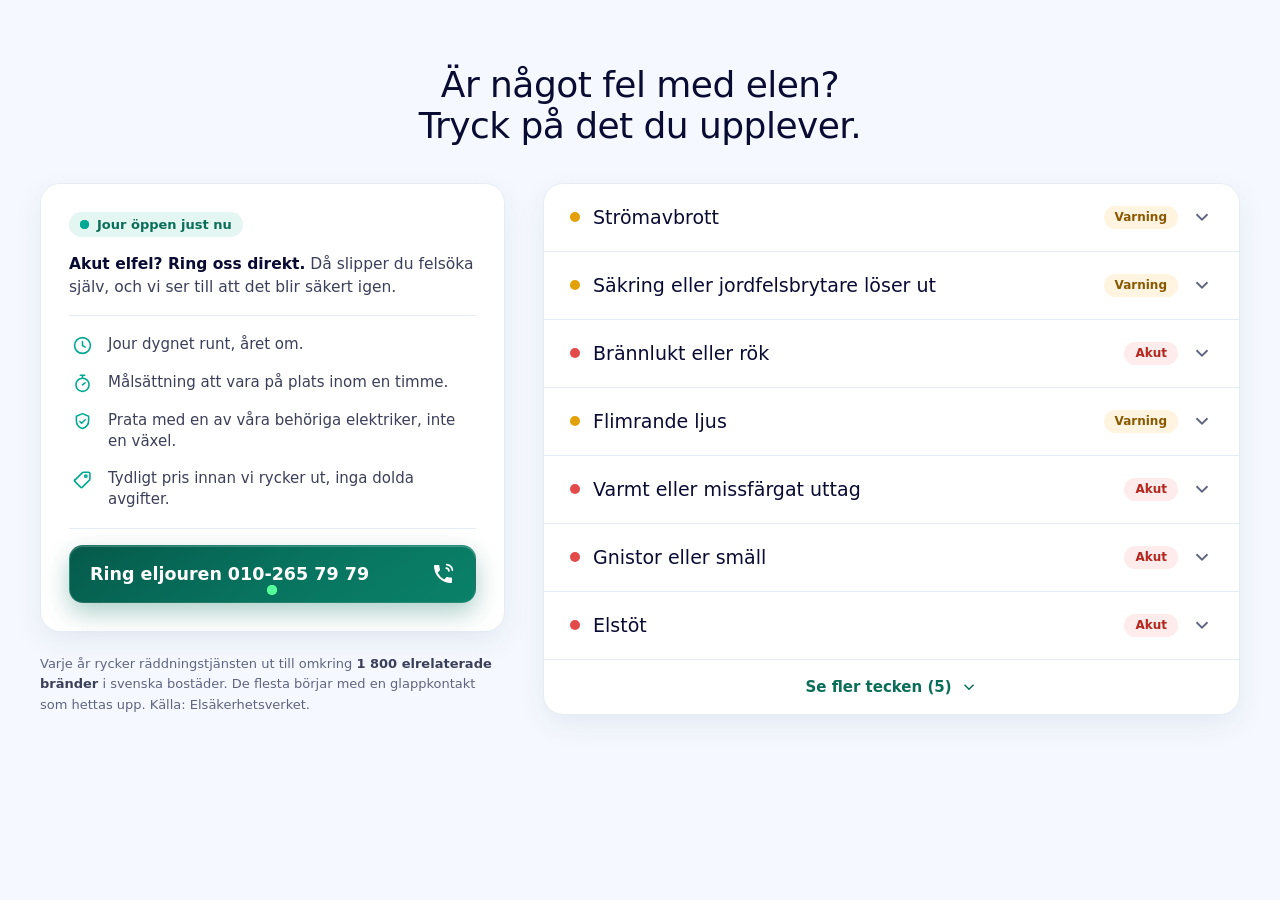
==== index.html @ feb740f6 "v6.4: move CTA pulse-dot to bottom-centre of the button Owner: place the green pulse where the black" ====
<!DOCTYPE html>
<html lang="sv">
<head>
<meta charset="UTF-8" />
<meta name="viewport" content="width=device-width, initial-scale=1.0" />
<title>Eljour-block — Är något fel med elen? (Ampy)</title>
<style>
  html { font-size: 62.5%; }
  :root {
    --bg:#f5f9ff; --surface:#ffffff; --ink:#090b32; --ink-body:#3b3f59; --ink-soft:#5f6480;
    --teal:#00a991; --teal-dark:#0a8f7c; --teal-pill:#0a6e58; --teal-tint:#e3f6f1; --line:#e6ecf6;
    --akut-bg:#fdeceb; --akut-ink:#b3261e; --akut-dot:#e24b4a; --akut-line:#f0b9b3;
    --varn-bg:#fff4e0; --varn-ink:#8a5800; --varn-dot:#e3a008;
    --cta-grad:linear-gradient(146deg,#055a4b 0%,#08735f 52%,#0a8169 100%);
    --cta-ink:#ffffff; --cta-shadow:0 1rem 2.4rem rgba(4,110,90,.32);
    --r:1.4rem; --r-l:2rem; --r-s:1rem; --m:.3s;
    --eb-max:128rem; --col-l:minmax(0,4fr); --col-r:minmax(0,6fr); --col-gap:clamp(2rem,3vw,4rem);
    --shadow-card:0 1rem 3rem rgba(9,11,50,.07);
    font-family:"Outfit",system-ui,-apple-system,"Segoe UI",sans-serif;
  }
  *,*::before,*::after{ box-sizing:border-box; }
  body{ margin:0; background:var(--bg); color:var(--ink-body); -webkit-font-smoothing:antialiased; }
  a{ color:inherit; }
  [inert]{ pointer-events:none; }

  .eb{ padding:clamp(2.8rem,5vw,6.4rem) clamp(1.6rem,4vw,4rem); }
  .eb__wrap{ max-width:var(--eb-max); margin-inline:auto; }

  /* ---- split headline: question over left col, instruction over right col ---- */
  .eb__head{ margin:0 0 clamp(2.4rem,3vw,3.6rem); }
  .eb__title{ margin:0 auto; max-width:30ch; color:var(--ink); font-size:clamp(2.6rem,3.3vw,3.6rem); font-weight:500;
    line-height:1.15; letter-spacing:-0.015em; text-align:center; }
  .eb__title-a, .eb__title-b{ display:block; }

  /* ---- global green call CTA ---- */
  .eb__cta{ position:relative; display:flex; align-items:center; justify-content:space-between; gap:1.4rem; width:100%;
    padding:1.5rem 2rem; min-height:5.8rem; border-radius:var(--r); background:var(--cta-grad);
    border:1px solid rgba(255,255,255,.12); box-shadow:var(--cta-shadow), inset 0 1px 0 rgba(255,255,255,.22);
    color:var(--cta-ink); font-size:clamp(1.5rem,1.4vw,1.75rem); font-weight:600; text-decoration:none;
    line-height:1.1; transition:transform var(--m) ease, box-shadow var(--m) ease; }
  .eb__cta:hover{ transform:translateY(-1px);
    box-shadow:0 1.4rem 3.2rem rgba(4,110,90,.40), inset 0 1px 0 rgba(255,255,255,.22); }
  .eb__cta:focus-visible{ outline:2px solid var(--teal-dark); outline-offset:3px; }
  .eb__cta-txt{ display:inline-flex; align-items:baseline; gap:.6rem; white-space:nowrap; min-width:0; }
  .eb__cta-txt b{ font-weight:600; }
  .eb__cta-ic{ display:inline-flex; align-items:center; justify-content:center; flex:none; width:2.4rem; height:2.4rem; }
  .eb__cta-ic svg{ width:2.4rem; height:2.4rem; }
  /* green "live" bubble pulse on EVERY call CTA — same effect as "Jour öppen just nu",
     in neon-mint, centred along the bottom edge of the button */
  .eb__cta-dot{ position:absolute; left:50%; bottom:.7rem; transform:translateX(-50%); pointer-events:none;
    width:1rem; height:1rem; border-radius:50%; background:#55ff9a; }
  .eb__cta-dot::after{ content:""; position:absolute; inset:0; border-radius:50%; background:#55ff9a;
    animation:eb-cta-pulse 2s ease-out infinite; }
  @keyframes eb-cta-pulse{ 0%{ transform:scale(1); opacity:.6 } 100%{ transform:scale(2.6); opacity:0 } }

  /* ---- two-pane ---- */
  .eb__grid{ display:grid; grid-template-columns:var(--col-l) var(--col-r); align-items:start; column-gap:var(--col-gap); }
  .eb__aside{ display:flex; flex-direction:column; gap:1.6rem; }

  .eb__call{ background:var(--surface); border:1px solid var(--line); border-radius:var(--r-l);
    box-shadow:var(--shadow-card); padding:clamp(2rem,2.4vw,2.8rem); display:flex; flex-direction:column; gap:1.6rem; }
  .eb__status{ display:inline-flex; align-items:center; gap:.8rem; align-self:flex-start;
    font-size:1.3rem; font-weight:600; color:var(--teal-pill); background:var(--teal-tint);
    padding:.5rem 1.1rem; border-radius:99rem; }
  .eb__status .pulse{ width:.9rem; height:.9rem; border-radius:50%; background:var(--teal); position:relative; }
  .eb__status .pulse::after{ content:""; position:absolute; inset:0; border-radius:50%; background:var(--teal);
    animation:eb-pulse 2s ease-out infinite; }
  @keyframes eb-pulse{ 0%{ transform:scale(1); opacity:.55 } 100%{ transform:scale(2); opacity:0 } }
  .eb__call-lead{ margin:0; font-size:1.55rem; line-height:1.5; color:var(--ink-body); }
  .eb__call-lead b{ color:var(--ink); font-weight:600; }

  .eb__trust{ list-style:none; margin:0; padding:1.8rem 0; border-top:1px solid var(--line);
    border-bottom:1px solid var(--line); display:flex; flex-direction:column; gap:1.6rem; }
  .eb__trust li{ display:grid; grid-template-columns:2.6rem 1fr; column-gap:1.3rem; align-items:start;
    font-size:1.5rem; line-height:1.4; color:var(--ink-body); }
  .eb__trust-ic{ width:2.6rem; height:2.2rem; display:flex; align-items:center; justify-content:center; color:var(--teal); }
  .eb__trust-ic svg{ width:2.1rem; height:2.1rem; }

  .eb__ground{ margin:0; font-size:1.3rem; line-height:1.55; color:var(--ink-soft); padding:0; }
  .eb__ground b{ color:var(--ink-body); font-weight:600; }
  .eb__ground--d{ margin-top:.6rem; }
  .eb__ground--m{ display:none; }

  /* ---- accordion ---- */
  .eb__list{ list-style:none; margin:0; padding:0; background:var(--surface); border:1px solid var(--line);
    border-radius:var(--r-l); box-shadow:var(--shadow-card); overflow:hidden; }
  .eb__item + .eb__item, .eb__more-li{ border-top:1px solid var(--line); }
  .eb__row{ appearance:none; width:100%; cursor:pointer; background:transparent; border:0; text-align:left;
    display:flex; align-items:center; gap:1.3rem; padding:clamp(1.8rem,2vw,2.2rem) clamp(1.8rem,2.4vw,2.6rem);
    font-family:inherit; color:var(--ink); font-size:clamp(1.7rem,1.9vw,1.9rem); font-weight:500;
    transition:background var(--m) ease; }
  .eb__row:hover{ background:#fafcff; }
  .eb__row:focus-visible{ outline:2px solid var(--teal); outline-offset:-2px; }
  .eb__row[aria-expanded="true"]{ background:#fbfdff; }
  .eb__dot{ width:1rem; height:1rem; border-radius:50%; flex:none; }
  .eb__label{ flex:1; }
  .eb__tag{ font-size:1.2rem; font-weight:600; padding:.45rem 1.1rem; border-radius:99rem; white-space:nowrap; }
  .eb__chev{ flex:none; width:2.2rem; height:2.2rem; color:var(--ink-soft); transition:transform var(--m) ease; }
  .eb__row[aria-expanded="true"] .eb__chev{ transform:rotate(180deg); }
  .d-akut{ background:var(--akut-dot); } .t-akut{ background:var(--akut-bg); color:var(--akut-ink); }
  .d-varn{ background:var(--varn-dot); } .t-varn{ background:var(--varn-bg); color:var(--varn-ink); }

  .eb__panel{ display:grid; grid-template-rows:0fr; transition:grid-template-rows var(--m) ease; }
  .eb__row[aria-expanded="true"] + .eb__panel{ grid-template-rows:1fr; }
  .eb__panel-in{ overflow:hidden; }
  .eb__panel-pad{ padding:.4rem clamp(1.8rem,2.4vw,2.6rem) clamp(2rem,2.4vw,2.6rem);
    display:flex; flex-direction:column; gap:1.4rem; }
  .eb__risk{ margin:0; font-size:1.7rem; line-height:1.6; color:var(--ink-body); max-width:62ch; }
  .eb__risk b{ color:var(--ink); font-weight:600; }
  .eb__safety{ display:flex; gap:1.1rem; align-items:flex-start; margin:0; font-size:1.5rem; line-height:1.5;
    color:var(--akut-ink); background:var(--akut-bg); border:1px solid var(--akut-line);
    border-radius:var(--r-s); padding:1.2rem 1.4rem; max-width:62ch; }
  .eb__safety svg{ flex:none; width:2rem; height:2rem; margin-top:.1rem; }
  .eb__safety a{ color:var(--akut-ink); font-weight:600; text-decoration:underline; text-underline-offset:2px; }
  .eb__safety a:focus-visible{ outline:2px solid var(--akut-ink); outline-offset:2px; border-radius:2px; }
  .eb__act{ margin-top:.2rem; }
  .eb__act .eb__cta{ max-width:34rem; }

  /* ---- "se fler" (length control, both viewports) ---- */
  .eb__item--more{ display:none; }
  .eb__list.is-open .eb__item--more{ display:block; }
  .eb__more{ appearance:none; width:100%; cursor:pointer; background:transparent; border:0; font-family:inherit;
    display:flex; align-items:center; justify-content:center; gap:.8rem; padding:1.8rem 1.6rem;
    font-size:1.5rem; font-weight:600; color:var(--teal-pill); transition:background var(--m) ease; }
  .eb__more:hover{ background:#fafcff; }
  .eb__more:focus-visible{ outline:2px solid var(--teal); outline-offset:-2px; }
  .eb__more svg{ width:1.8rem; height:1.8rem; transition:transform var(--m) ease; }
  .eb__list.is-open .eb__more svg{ transform:rotate(180deg); }

  /* ---- responsive (992 / 768 / 480) ---- */
  @media (max-width:992px){
    .eb__grid{ display:block; }
    .eb__status{ align-self:center; }
    .eb__list{ margin:2rem 0; }
    .eb__ground--d{ display:none; }
    .eb__ground--m{ display:block; }
    .eb__act .eb__cta{ max-width:none; }
  }
  @media (max-width:480px){
    .eb__cta{ font-size:1.5rem; padding:1.4rem 1.6rem; }
  }
  @media (prefers-reduced-motion:reduce){
    .eb__panel,.eb__chev,.eb__cta,.eb__more svg{ transition:none; }
    .eb__status .pulse::after, .eb__cta-dot::after{ animation:none; display:none; }
  }
</style>
</head>
<body>
  <section class="eb" aria-labelledby="ebTitle">
    <div class="eb__wrap">
      <header class="eb__head">
        <h2 class="eb__title" id="ebTitle"><span class="eb__title-a">Är något fel med elen?</span><span class="eb__title-b">Tryck på det du upplever.</span></h2>
      </header>

      <div class="eb__grid">
        <aside class="eb__aside">
          <div class="eb__call">
            <span class="eb__status"><span class="pulse"></span> Jour öppen just nu</span>
            <p class="eb__call-lead"><b>Akut elfel? Ring oss direkt.</b> Då slipper du felsöka själv, och vi ser till att det blir säkert igen.</p>
            <ul class="eb__trust">
              <li><span class="eb__trust-ic"><svg viewBox="0 0 24 24" fill="none" stroke="currentColor" stroke-width="1.8" aria-hidden="true"><circle cx="12" cy="12" r="9"/><path d="M12 7.4V12l3 1.8" stroke-linecap="round"/></svg></span> Jour dygnet runt, året om.</li>
              <li><span class="eb__trust-ic"><svg viewBox="0 0 24 24" fill="none" stroke="currentColor" stroke-width="1.8" aria-hidden="true"><circle cx="12" cy="13.5" r="7.5"/><path d="M12 13.5l3-2.2" stroke-linecap="round"/><path d="M9.5 2.5h5M12 2.5V5.4" stroke-linecap="round"/></svg></span> Målsättning att vara på plats inom en timme.</li>
              <li><span class="eb__trust-ic"><svg viewBox="0 0 24 24" fill="none" stroke="currentColor" stroke-width="1.8" aria-hidden="true"><path d="M12 3l7 3v5c0 4.5-3 7.5-7 9-4-1.5-7-4.5-7-9V6z" stroke-linejoin="round"/><path d="M9 12l2 2 4-4" stroke-linecap="round" stroke-linejoin="round"/></svg></span> Prata med en av våra behöriga elektriker, inte en växel.</li>
              <li><span class="eb__trust-ic"><svg viewBox="0 0 24 24" fill="none" stroke="currentColor" stroke-width="1.8" aria-hidden="true"><path d="M3.6 12.4l8-8a2 2 0 0 1 1.4-.6H19a1.5 1.5 0 0 1 1.5 1.5v6a2 2 0 0 1-.6 1.4l-8 8a1.5 1.5 0 0 1-2.1 0l-6.6-6.6a1.5 1.5 0 0 1 0-2.1z" stroke-linejoin="round"/><circle cx="15.8" cy="8.2" r="1.3"/></svg></span> Tydligt pris innan vi rycker ut, inga dolda avgifter.</li>
            </ul>
            <a class="eb__cta" href="tel:+46102657979" data-call="aside">
              <span class="eb__cta-txt">Ring eljouren <b>010-265 79 79</b></span><span class="eb__cta-dot" aria-hidden="true"></span>
              <span class="eb__cta-ic"><svg viewBox="0 0 24 24" aria-hidden="true"><path fill="currentColor" d="M6.6 10.8a15.5 15.5 0 0 0 6.6 6.6l2.2-2.2c.3-.3.7-.4 1-.2 1.2.4 2.4.6 3.6.6.6 0 1 .4 1 1V20c0 .6-.4 1-1 1A17 17 0 0 1 3 4c0-.6.4-1 1-1h3.4c.6 0 1 .4 1 1 0 1.3.2 2.5.6 3.6.1.4 0 .8-.3 1z"/><path fill="none" stroke="currentColor" stroke-width="1.7" stroke-linecap="round" d="M15.8 2.6a6.4 6.4 0 0 1 5.6 5.6M15.2 6.1a3 3 0 0 1 2.7 2.7"/></svg></span>
            </a>
          </div>
          <p class="eb__ground eb__ground--d">Varje år rycker räddningstjänsten ut till omkring <b>1 800 elrelaterade bränder</b> i svenska bostäder. De flesta börjar med en glappkontakt som hettas upp. Källa: Elsäkerhetsverket.</p>
        </aside>

        <ul class="eb__list" id="ebList"></ul>

        <p class="eb__ground eb__ground--m">Varje år rycker räddningstjänsten ut till omkring <b>1 800 elrelaterade bränder</b> i svenska bostäder. De flesta börjar med en glappkontakt som hettas upp. Källa: Elsäkerhetsverket.</p>
      </div>
    </div>
  </section>

  <script>
    var PHONE_DISPLAY="010-265 79 79", PHONE_TEL="+46102657979", VISIBLE=7;
    var CTA_ICON='<span class="eb__cta-ic"><svg viewBox="0 0 24 24" aria-hidden="true"><path fill="currentColor" d="M6.6 10.8a15.5 15.5 0 0 0 6.6 6.6l2.2-2.2c.3-.3.7-.4 1-.2 1.2.4 2.4.6 3.6.6.6 0 1 .4 1 1V20c0 .6-.4 1-1 1A17 17 0 0 1 3 4c0-.6.4-1 1-1h3.4c.6 0 1 .4 1 1 0 1.3.2 2.5.6 3.6.1.4 0 .8-.3 1z"/><path fill="none" stroke="currentColor" stroke-width="1.7" stroke-linecap="round" d="M15.8 2.6a6.4 6.4 0 0 1 5.6 5.6M15.2 6.1a3 3 0 0 1 2.7 2.7"/></svg></span>';
    var CHEV='<svg class="eb__chev" viewBox="0 0 24 24" fill="none" stroke="currentColor" stroke-width="2" aria-hidden="true"><path d="M6 9l6 6 6-6"/></svg>';
    var FIRE='<svg viewBox="0 0 24 24" fill="currentColor" aria-hidden="true"><path d="M12 2c1 3-1 5-2 6-1.4 1.4-3 3-3 5.5A5.5 5.5 0 0 0 17.5 13c0-2-1-3.5-2-4.5.2 1.2-.3 2.2-1 2.6.6-3-1.5-6-2.5-9.1z"/></svg>';
    // visible 7 keep brännlukt/gnistor (112) + elstöt (112/1177) on screen; the 5 under "Se fler"
    // (vatten, surr, vitvara, laddbox, åska) carry only generic/no emergency-number guidance. sev: akut | varn
    var SYMPTOMS=[
      {id:"stromavbrott",label:"Strömavbrott",sev:"varn",
        risk:"Är det mörkt hos grannarna också är det <b>elnätet</b>, inte ditt fel. Är det bara hos dig är det ett fel i din anläggning som behöver felsökas.",safety:""},
      {id:"sakring",label:"Säkring eller jordfelsbrytare löser ut",sev:"varn",
        risk:"En enstaka gång är oftast bara överlast. Men löser den ut <b>gång på gång</b> är det ofta ett jord- eller isolationsfel, ibland fukt som trängt in i installationen, och då finns en brandrisk. Tvinga inte tillbaka den om och om igen.",safety:""},
      {id:"branlukt",label:"Brännlukt eller rök",sev:"akut",
        risk:"Brännlukt eller lukt av smält plast betyder att det <b>redan blivit hett</b> någonstans i elen. Värmen kan sitta dold bakom en vägg, och det är så elbränder börjar.",
        safety:"Slå av huvudbrytaren. Ser du rök eller lågor, gå ut direkt och ring <a href=\"tel:112\">112</a>."},
      {id:"flimmer",label:"Flimrande ljus",sev:"varn",
        risk:"Flimrar flera lampor samtidigt, eller en kraftigt, är det oftast ett fel i den fasta installationen, ett glapp eller en lös nollanslutning. Ett <b>nollfel</b> kan skicka överspänning rakt in i din elektronik.",safety:""},
      {id:"varmt-uttag",label:"Varmt eller missfärgat uttag",sev:"akut",
        risk:"Ett uttag ska aldrig vara varmt. Värme, missfärgning eller svarta märken är en <b>glappkontakt</b> som byggt hetta, ofta dolt inne i väggen.",
        safety:"Dra ur det som sitter i och använd inte uttaget."},
      {id:"gnistor",label:"Gnistor eller smäll",sev:"akut",
        risk:"Gnistor, en smäll eller ett sprakande ljud är en <b>ljusbåge</b>. Den blir tusentals grader på ett ögonblick och kan tända det som finns runt omkring.",
        safety:"Slå av huvudbrytaren. Ser du rök eller lågor, gå ut direkt och ring <a href=\"tel:112\">112</a>."},
      {id:"elstot",label:"Elstöt",sev:"akut",
        risk:"Att känna ström i en apparat, ett uttag eller en kran är ett <b>jordfel</b>. Ström genom kroppen kan ge skador, ibland först en stund efteråt.",
        safety:"Andas du tungt, känns hjärtat oregelbundet eller har du pacemaker, ring <a href=\"tel:112\">112</a>. Annars, använd inte det som gav stöt och ring <a href=\"tel:1177\">1177</a> och beskriv att du fått ström genom kroppen. De avgör om du behöver vård."},
      {id:"vatten",label:"Vatten nära elen",sev:"akut",
        risk:"Vatten vid uttag, elcentral eller ledning kan göra metall <b>strömförande</b>. Då är risken framför allt elstöt, och vanligt kranvatten leder ström förvånansvärt bra.",
        safety:"Rör inget vått nära elen. Kan du bryta strömmen säkert, gör det. Har du redan känt ström, ring <a href=\"tel:1177\">1177</a>."},
      {id:"surr",label:"Det surrar eller knäpper i elcentralen",sev:"akut",
        risk:"Ett surrande eller knäppande ljud från centralen eller ett uttag är ofta en <b>glappkontakt</b>, en lös skruv som sakta hettas upp. Det är samma fel som ligger bakom de flesta elbränder.",
        safety:"Bryt strömmen på huvudbrytaren om du kan, och rör inte centralen. Känner du brännlukt eller ser rök, gå ut och ring <a href=\"tel:112\">112</a>."},
      {id:"vitvara",label:"En maskin ryker eller luktar bränt",sev:"akut",
        risk:"Rök eller brännlukt från en tvättmaskin, diskmaskin eller torktumlare kan vara ett skadat värmeelement eller en kortslutning som tänder plasten. Vitvaror är en <b>vanlig brandkälla</b>.",
        safety:"Dra ur maskinen och slå av dess säkring. Ser du rök eller lågor, gå ut direkt och ring <a href=\"tel:112\">112</a>."},
      {id:"laddbox",label:"Laddboxen blir varm när bilen laddar",sev:"akut",
        risk:"En laddbox eller ett uttag som blir varmt när bilen laddar är en <b>glappkontakt</b> som hettas upp under många timmars hög ström. Det kan bli så varmt att plasten börjar smälta, och fortsatt laddning kan leda till brand.",
        safety:"Avbryt laddningen och använd inte uttaget tills en elektriker sett på det."},
      {id:"aska",label:"Efter åska eller överspänning",sev:"varn",
        risk:"Ett åsknedslag i närheten kan skicka en <b>överspänning</b> genom elen som kan skada elektronik och den fasta installationen, även om allt verkar fungera. Elsäkerhetsverket rekommenderar en koll efter åska.",safety:""}
    ];
    var SEV={akut:["d-akut","t-akut","Akut"],varn:["d-varn","t-varn","Varning"]};

    function track(ev,d){ window.dataLayer=window.dataLayer||[]; window.dataLayer.push(Object.assign({event:"ampy_ej_"+ev},d||{})); }

    var list=document.getElementById("ebList");
    SYMPTOMS.forEach(function(s,i){
      var sev=SEV[s.sev];
      var li=document.createElement("li"); li.className="eb__item"+(i>=VISIBLE?" eb__item--more":"");
      var safety=s.safety?'<p class="eb__safety">'+FIRE+'<span>'+s.safety+'</span></p>':'';
      li.innerHTML=
        '<button class="eb__row" id="row-'+s.id+'" aria-expanded="false" aria-controls="pan-'+s.id+'">'+
          '<span class="eb__dot '+sev[0]+'"></span>'+
          '<span class="eb__label">'+s.label+'</span>'+
          '<span class="eb__tag '+sev[1]+'">'+sev[2]+'</span>'+CHEV+
        '</button>'+
        '<div class="eb__panel"><div class="eb__panel-in"><div class="eb__panel-pad" id="pan-'+s.id+'" role="region" aria-labelledby="row-'+s.id+'">'+
          '<p class="eb__risk">'+s.risk+'</p>'+
          safety+
          '<div class="eb__act"><a class="eb__cta" href="tel:'+PHONE_TEL+'" data-call="'+s.id+'">'+
            '<span class="eb__cta-txt">Ring eljouren <b>'+PHONE_DISPLAY+'</b></span>'+CTA_ICON+'<span class="eb__cta-dot" aria-hidden="true"></span>'+
          '</a></div>'+
        '</div></div></div>';
      list.appendChild(li);
    });

    // "se fler" — same on desktop and mobile
    var hidden=SYMPTOMS.length-VISIBLE;
    if(hidden>0){
      var moreLi=document.createElement("li"); moreLi.className="eb__more-li";
      moreLi.innerHTML='<button class="eb__more" type="button" aria-expanded="false" aria-controls="ebList">'+
        '<span class="eb__more-txt">Se fler tecken ('+hidden+')</span>'+
        '<svg viewBox="0 0 24 24" fill="none" stroke="currentColor" stroke-width="2" aria-hidden="true"><path d="M6 9l6 6 6-6"/></svg></button>';
      list.appendChild(moreLi);
      var moreBtn=moreLi.querySelector(".eb__more");
      moreBtn.addEventListener("click",function(){
        var open=list.classList.toggle("is-open");
        moreBtn.setAttribute("aria-expanded",open?"true":"false");
        moreBtn.querySelector(".eb__more-txt").textContent=open?"Visa färre":"Se fler tecken ("+hidden+")";
        if(open){ var first=list.querySelector(".eb__item--more .eb__row"); if(first) first.focus(); }
        track("see_more",{open:open});
      });
    }

    function syncInert(){
      Array.prototype.forEach.call(list.querySelectorAll(".eb__row"),function(r){
        r.nextElementSibling.toggleAttribute("inert", r.getAttribute("aria-expanded")!=="true");
      });
    }
    syncInert();

    list.addEventListener("click",function(e){
      var c112=e.target.closest('a[href="tel:112"]'); if(c112){ track("cta_112_click",{}); return; }
      var c1177=e.target.closest('a[href="tel:1177"]'); if(c1177){ track("cta_1177_click",{}); return; }
      var call=e.target.closest("[data-call]"); if(call){ track("cta_call_click",{symptom:call.getAttribute("data-call")}); return; }
      var row=e.target.closest(".eb__row"); if(!row) return;
      var wasOpen=row.getAttribute("aria-expanded")==="true";
      Array.prototype.forEach.call(list.querySelectorAll(".eb__row"),function(r){ r.setAttribute("aria-expanded","false"); });
      if(!wasOpen){ row.setAttribute("aria-expanded","true"); track("symptom_select",{symptom:row.id.replace("row-","")}); }
      syncInert();
    });
    document.querySelector('.eb__call').addEventListener("click",function(e){ if(e.target.closest("[data-call]")) track("cta_call_click",{symptom:"aside"}); });
    track("view",{});
  </script>
</body>
</html>
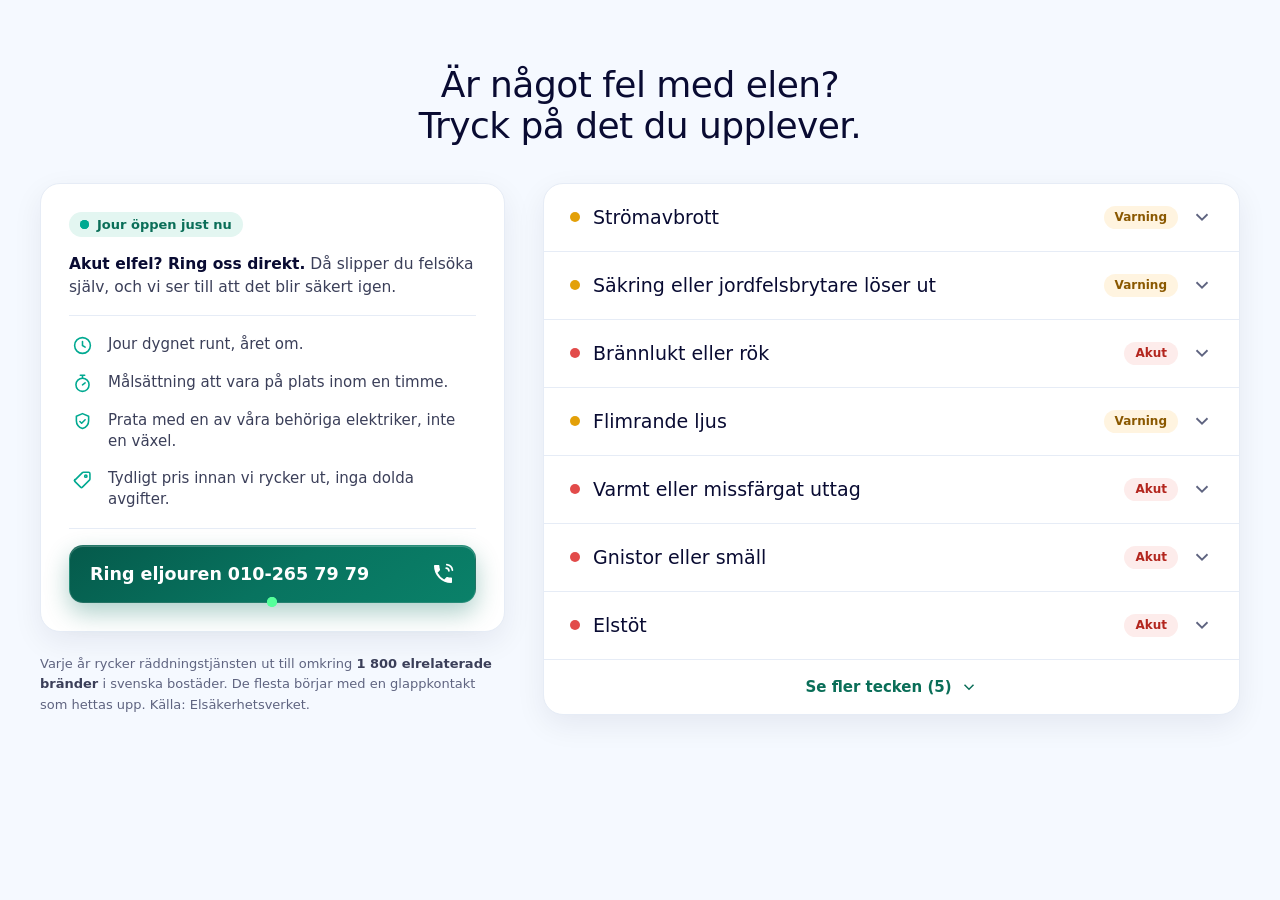
==== commit 94e4f50e: "v6.5: CTA pulse-dot straddles the bottom edge (half in / half out) Owner: the dot's centre should si" ====
--- a/index.html
+++ b/index.html
@@ -47,7 +47,7 @@
   .eb__cta-ic svg{ width:2.4rem; height:2.4rem; }
   /* green "live" bubble pulse on EVERY call CTA — same effect as "Jour öppen just nu",
      in neon-mint, centred along the bottom edge of the button */
-  .eb__cta-dot{ position:absolute; left:50%; bottom:.7rem; transform:translateX(-50%); pointer-events:none;
+  .eb__cta-dot{ position:absolute; left:50%; bottom:0; transform:translate(-50%,50%); pointer-events:none;
     width:1rem; height:1rem; border-radius:50%; background:#55ff9a; }
   .eb__cta-dot::after{ content:""; position:absolute; inset:0; border-radius:50%; background:#55ff9a;
     animation:eb-cta-pulse 2s ease-out infinite; }
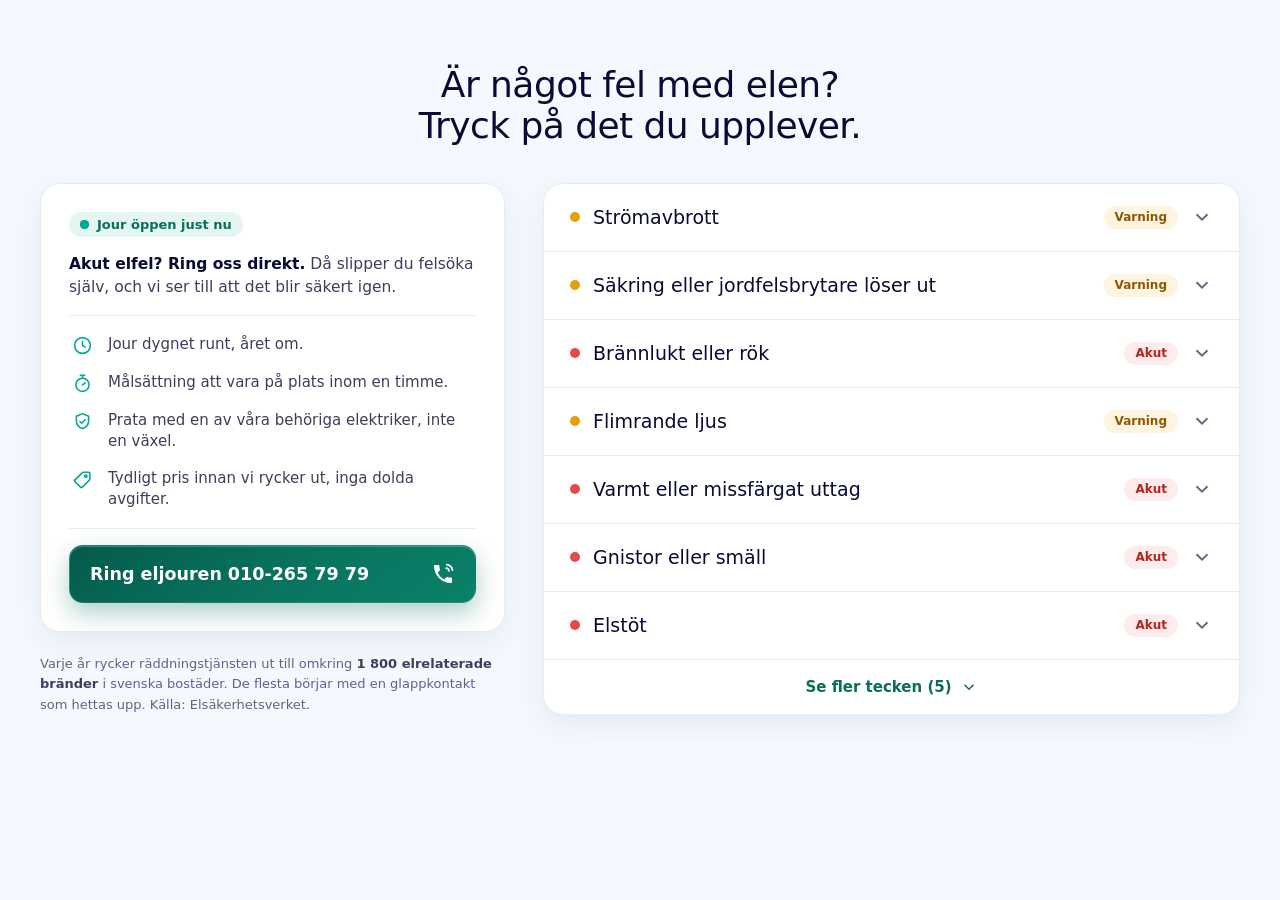
==== commit 8f24c917: "v6.6: CTA pulse-dot is mobile-only Expert call (matches owner's instinct): keep the green CTA pulse " ====
--- a/index.html
+++ b/index.html
@@ -45,9 +45,9 @@
   .eb__cta-txt b{ font-weight:600; }
   .eb__cta-ic{ display:inline-flex; align-items:center; justify-content:center; flex:none; width:2.4rem; height:2.4rem; }
   .eb__cta-ic svg{ width:2.4rem; height:2.4rem; }
-  /* green "live" bubble pulse on EVERY call CTA — same effect as "Jour öppen just nu",
-     in neon-mint, centred along the bottom edge of the button */
-  .eb__cta-dot{ position:absolute; left:50%; bottom:0; transform:translate(-50%,50%); pointer-events:none;
+  /* green "live" bubble pulse on the call CTAs — MOBILE ONLY (hidden on desktop where the CTA already
+     dominates and a 2nd green pulse next to "Jour öppen just nu" reads busy). In neon-mint, straddling the bottom edge. */
+  .eb__cta-dot{ display:none; position:absolute; left:50%; bottom:0; transform:translate(-50%,50%); pointer-events:none;
     width:1rem; height:1rem; border-radius:50%; background:#55ff9a; }
   .eb__cta-dot::after{ content:""; position:absolute; inset:0; border-radius:50%; background:#55ff9a;
     animation:eb-cta-pulse 2s ease-out infinite; }
@@ -135,6 +135,7 @@
     .eb__ground--d{ display:none; }
     .eb__ground--m{ display:block; }
     .eb__act .eb__cta{ max-width:none; }
+    .eb__cta-dot{ display:block; }
   }
   @media (max-width:480px){
     .eb__cta{ font-size:1.5rem; padding:1.4rem 1.6rem; }
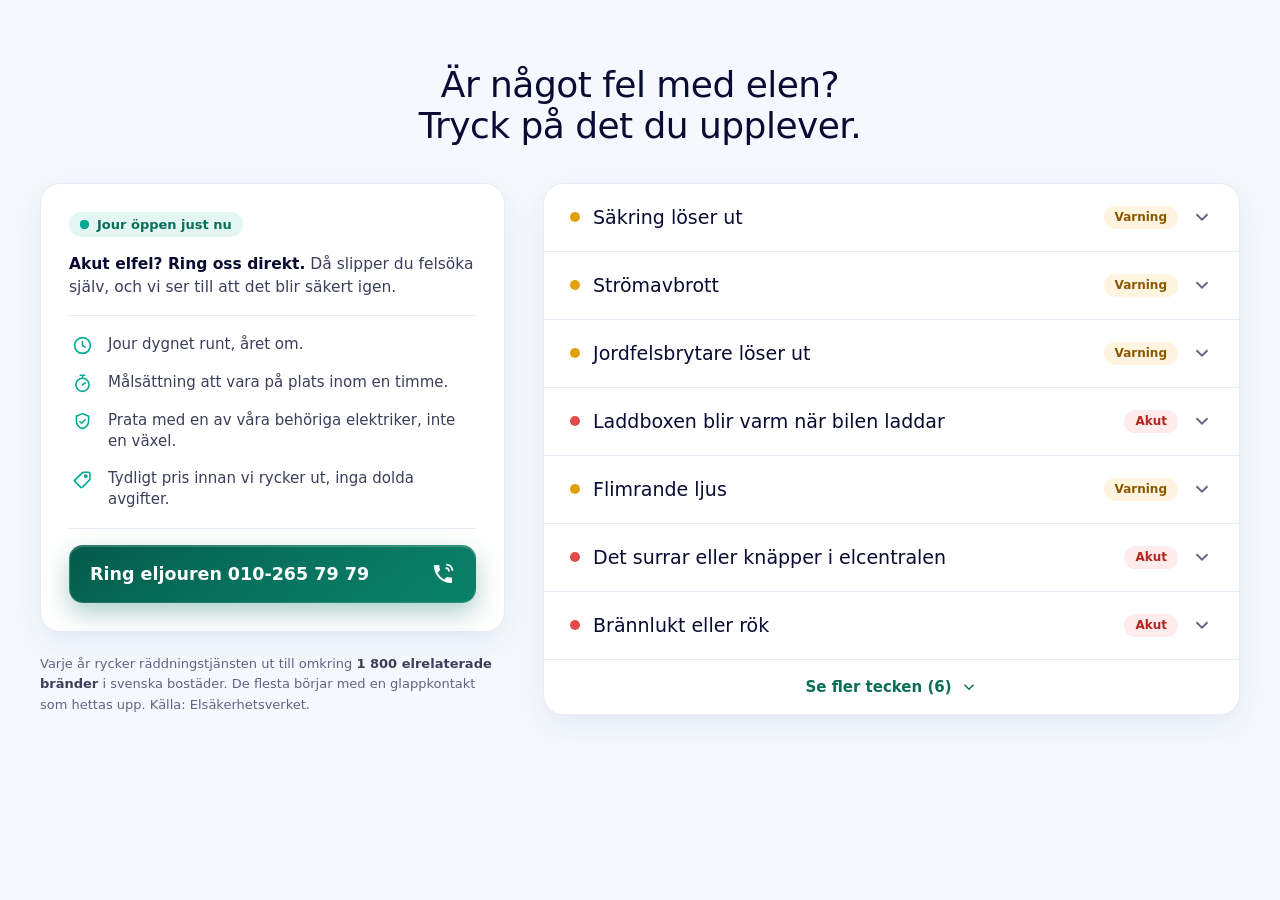
==== commit 1fd464a8: "v6.7: owner reorder (13), split Säkring/Jordfelsbrytare, Se fler tecken (6) Reordered the 13 symptom" ====
--- a/index.html
+++ b/index.html
@@ -184,21 +184,35 @@
     var CTA_ICON='<span class="eb__cta-ic"><svg viewBox="0 0 24 24" aria-hidden="true"><path fill="currentColor" d="M6.6 10.8a15.5 15.5 0 0 0 6.6 6.6l2.2-2.2c.3-.3.7-.4 1-.2 1.2.4 2.4.6 3.6.6.6 0 1 .4 1 1V20c0 .6-.4 1-1 1A17 17 0 0 1 3 4c0-.6.4-1 1-1h3.4c.6 0 1 .4 1 1 0 1.3.2 2.5.6 3.6.1.4 0 .8-.3 1z"/><path fill="none" stroke="currentColor" stroke-width="1.7" stroke-linecap="round" d="M15.8 2.6a6.4 6.4 0 0 1 5.6 5.6M15.2 6.1a3 3 0 0 1 2.7 2.7"/></svg></span>';
     var CHEV='<svg class="eb__chev" viewBox="0 0 24 24" fill="none" stroke="currentColor" stroke-width="2" aria-hidden="true"><path d="M6 9l6 6 6-6"/></svg>';
     var FIRE='<svg viewBox="0 0 24 24" fill="currentColor" aria-hidden="true"><path d="M12 2c1 3-1 5-2 6-1.4 1.4-3 3-3 5.5A5.5 5.5 0 0 0 17.5 13c0-2-1-3.5-2-4.5.2 1.2-.3 2.2-1 2.6.6-3-1.5-6-2.5-9.1z"/></svg>';
-    // visible 7 keep brännlukt/gnistor (112) + elstöt (112/1177) on screen; the 5 under "Se fler"
-    // (vatten, surr, vitvara, laddbox, åska) carry only generic/no emergency-number guidance. sev: akut | varn
+    // Order + visibility are owner-specified (2026-06-19): VISIBLE=7 -> "Se fler tecken (6)".
+    // CANDOUR FLAG for sign-off: this order puts akut symptoms whose panels hold the only emergency-number
+    // guidance (gnistor 112, vitvara 112, elstöt 112/1177, vatten 1177) under "Se fler". sev: akut | varn
     var SYMPTOMS=[
+      {id:"sakring",label:"Säkring löser ut",sev:"varn",
+        risk:"En säkring som löser ut en enstaka gång är oftast <b>överbelastning</b>, för mycket som drar ström på samma grupp samtidigt. Löser samma säkring ut gång på gång, eller direkt när du slår på den, kan det vara en kortslutning i en apparat eller i den fasta installationen.",safety:""},
       {id:"stromavbrott",label:"Strömavbrott",sev:"varn",
         risk:"Är det mörkt hos grannarna också är det <b>elnätet</b>, inte ditt fel. Är det bara hos dig är det ett fel i din anläggning som behöver felsökas.",safety:""},
-      {id:"sakring",label:"Säkring eller jordfelsbrytare löser ut",sev:"varn",
-        risk:"En enstaka gång är oftast bara överlast. Men löser den ut <b>gång på gång</b> är det ofta ett jord- eller isolationsfel, ibland fukt som trängt in i installationen, och då finns en brandrisk. Tvinga inte tillbaka den om och om igen.",safety:""},
+      {id:"jordfel",label:"Jordfelsbrytare löser ut",sev:"varn",
+        risk:"Jordfelsbrytaren bryter strömmen så fort den känner att ström <b>läcker ut</b>, oftast från en trasig apparat eller från fukt som trängt in i ett uttag eller en utomhusinstallation. Återställ den en gång. Slår den ifrån igen sitter felet kvar och bör spåras av en elektriker.",safety:""},
+      {id:"laddbox",label:"Laddboxen blir varm när bilen laddar",sev:"akut",
+        risk:"En laddbox eller ett uttag som blir varmt när bilen laddar är en <b>glappkontakt</b> som hettas upp under många timmars hög ström. Det kan bli så varmt att plasten börjar smälta, och fortsatt laddning kan leda till brand.",
+        safety:"Avbryt laddningen och använd inte uttaget tills en elektriker sett på det."},
+      {id:"flimmer",label:"Flimrande ljus",sev:"varn",
+        risk:"Flimrar flera lampor samtidigt, eller en kraftigt, är det oftast ett fel i den fasta installationen, ett glapp eller en lös nollanslutning. Ett <b>nollfel</b> kan skicka överspänning rakt in i din elektronik.",safety:""},
+      {id:"surr",label:"Det surrar eller knäpper i elcentralen",sev:"akut",
+        risk:"Ett surrande eller knäppande ljud från centralen eller ett uttag är ofta en <b>glappkontakt</b>, en lös skruv som sakta hettas upp. Det är samma fel som ligger bakom de flesta elbränder.",
+        safety:"Bryt strömmen på huvudbrytaren om du kan, och rör inte centralen. Känner du brännlukt eller ser rök, gå ut och ring <a href=\"tel:112\">112</a>."},
       {id:"branlukt",label:"Brännlukt eller rök",sev:"akut",
         risk:"Brännlukt eller lukt av smält plast betyder att det <b>redan blivit hett</b> någonstans i elen. Värmen kan sitta dold bakom en vägg, och det är så elbränder börjar.",
         safety:"Slå av huvudbrytaren. Ser du rök eller lågor, gå ut direkt och ring <a href=\"tel:112\">112</a>."},
-      {id:"flimmer",label:"Flimrande ljus",sev:"varn",
-        risk:"Flimrar flera lampor samtidigt, eller en kraftigt, är det oftast ett fel i den fasta installationen, ett glapp eller en lös nollanslutning. Ett <b>nollfel</b> kan skicka överspänning rakt in i din elektronik.",safety:""},
+      {id:"aska",label:"Efter åska eller överspänning",sev:"varn",
+        risk:"Ett åsknedslag i närheten kan skicka en <b>överspänning</b> genom elen som kan skada elektronik och den fasta installationen, även om allt verkar fungera. Elsäkerhetsverket rekommenderar en koll efter åska.",safety:""},
       {id:"varmt-uttag",label:"Varmt eller missfärgat uttag",sev:"akut",
         risk:"Ett uttag ska aldrig vara varmt. Värme, missfärgning eller svarta märken är en <b>glappkontakt</b> som byggt hetta, ofta dolt inne i väggen.",
         safety:"Dra ur det som sitter i och använd inte uttaget."},
+      {id:"vitvara",label:"En maskin ryker eller luktar bränt",sev:"akut",
+        risk:"Rök eller brännlukt från en tvättmaskin, diskmaskin eller torktumlare kan vara ett skadat värmeelement eller en kortslutning som tänder plasten. Vitvaror är en <b>vanlig brandkälla</b>.",
+        safety:"Dra ur maskinen och slå av dess säkring. Ser du rök eller lågor, gå ut direkt och ring <a href=\"tel:112\">112</a>."},
       {id:"gnistor",label:"Gnistor eller smäll",sev:"akut",
         risk:"Gnistor, en smäll eller ett sprakande ljud är en <b>ljusbåge</b>. Den blir tusentals grader på ett ögonblick och kan tända det som finns runt omkring.",
         safety:"Slå av huvudbrytaren. Ser du rök eller lågor, gå ut direkt och ring <a href=\"tel:112\">112</a>."},
@@ -207,18 +221,7 @@
         safety:"Andas du tungt, känns hjärtat oregelbundet eller har du pacemaker, ring <a href=\"tel:112\">112</a>. Annars, använd inte det som gav stöt och ring <a href=\"tel:1177\">1177</a> och beskriv att du fått ström genom kroppen. De avgör om du behöver vård."},
       {id:"vatten",label:"Vatten nära elen",sev:"akut",
         risk:"Vatten vid uttag, elcentral eller ledning kan göra metall <b>strömförande</b>. Då är risken framför allt elstöt, och vanligt kranvatten leder ström förvånansvärt bra.",
-        safety:"Rör inget vått nära elen. Kan du bryta strömmen säkert, gör det. Har du redan känt ström, ring <a href=\"tel:1177\">1177</a>."},
-      {id:"surr",label:"Det surrar eller knäpper i elcentralen",sev:"akut",
-        risk:"Ett surrande eller knäppande ljud från centralen eller ett uttag är ofta en <b>glappkontakt</b>, en lös skruv som sakta hettas upp. Det är samma fel som ligger bakom de flesta elbränder.",
-        safety:"Bryt strömmen på huvudbrytaren om du kan, och rör inte centralen. Känner du brännlukt eller ser rök, gå ut och ring <a href=\"tel:112\">112</a>."},
-      {id:"vitvara",label:"En maskin ryker eller luktar bränt",sev:"akut",
-        risk:"Rök eller brännlukt från en tvättmaskin, diskmaskin eller torktumlare kan vara ett skadat värmeelement eller en kortslutning som tänder plasten. Vitvaror är en <b>vanlig brandkälla</b>.",
-        safety:"Dra ur maskinen och slå av dess säkring. Ser du rök eller lågor, gå ut direkt och ring <a href=\"tel:112\">112</a>."},
-      {id:"laddbox",label:"Laddboxen blir varm när bilen laddar",sev:"akut",
-        risk:"En laddbox eller ett uttag som blir varmt när bilen laddar är en <b>glappkontakt</b> som hettas upp under många timmars hög ström. Det kan bli så varmt att plasten börjar smälta, och fortsatt laddning kan leda till brand.",
-        safety:"Avbryt laddningen och använd inte uttaget tills en elektriker sett på det."},
-      {id:"aska",label:"Efter åska eller överspänning",sev:"varn",
-        risk:"Ett åsknedslag i närheten kan skicka en <b>överspänning</b> genom elen som kan skada elektronik och den fasta installationen, även om allt verkar fungera. Elsäkerhetsverket rekommenderar en koll efter åska.",safety:""}
+        safety:"Rör inget vått nära elen. Kan du bryta strömmen säkert, gör det. Har du redan känt ström, ring <a href=\"tel:1177\">1177</a>."}
     ];
     var SEV={akut:["d-akut","t-akut","Akut"],varn:["d-varn","t-varn","Varning"]};
 
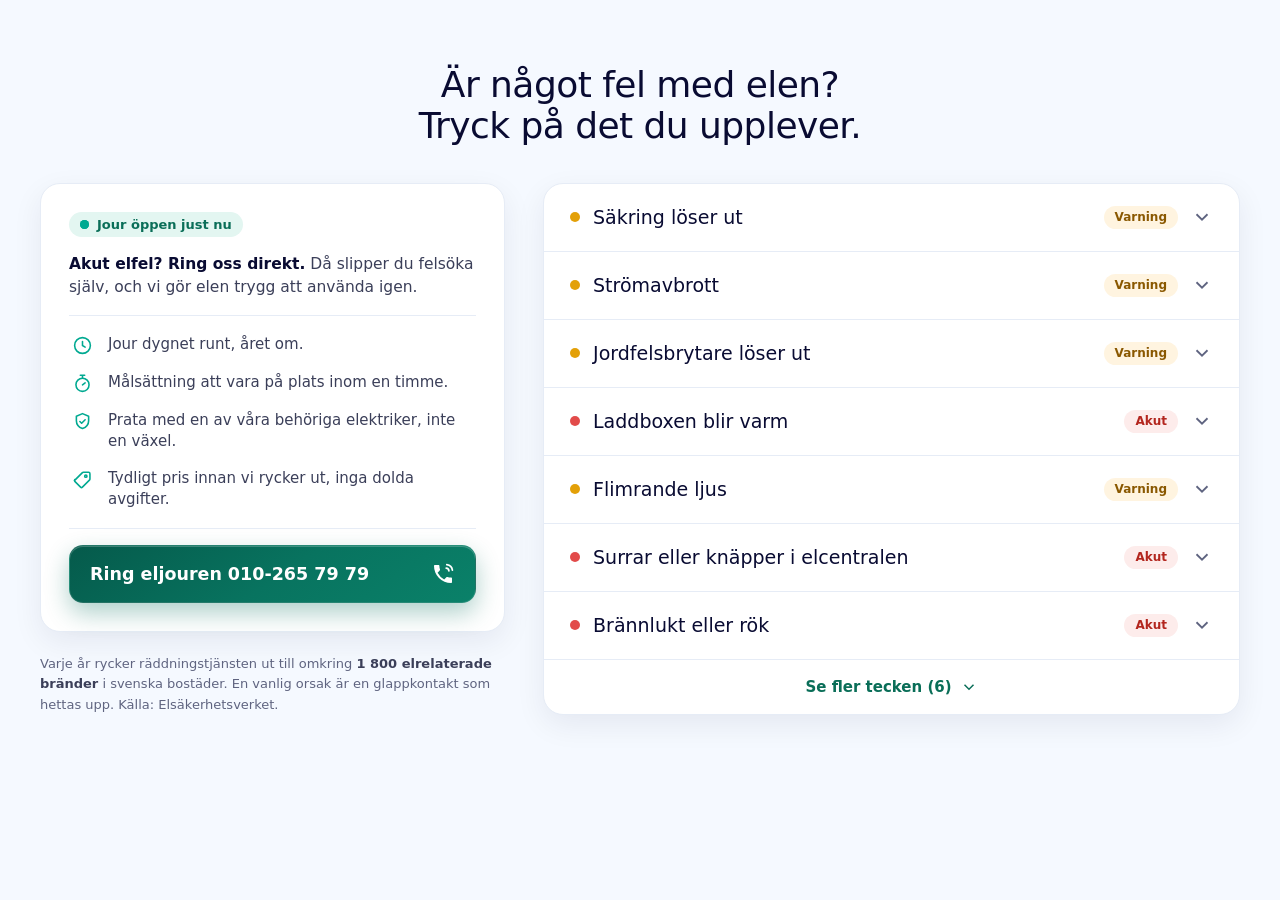
==== commit 192caf42: "v6.8: deep copywriting review applied (15 changes) Ran a 5-lens copy review (voice/candour, clarity," ====
--- a/index.html
+++ b/index.html
@@ -157,7 +157,7 @@
         <aside class="eb__aside">
           <div class="eb__call">
             <span class="eb__status"><span class="pulse"></span> Jour öppen just nu</span>
-            <p class="eb__call-lead"><b>Akut elfel? Ring oss direkt.</b> Då slipper du felsöka själv, och vi ser till att det blir säkert igen.</p>
+            <p class="eb__call-lead"><b>Akut elfel? Ring oss direkt.</b> Då slipper du felsöka själv, och vi gör elen trygg att använda igen.</p>
             <ul class="eb__trust">
               <li><span class="eb__trust-ic"><svg viewBox="0 0 24 24" fill="none" stroke="currentColor" stroke-width="1.8" aria-hidden="true"><circle cx="12" cy="12" r="9"/><path d="M12 7.4V12l3 1.8" stroke-linecap="round"/></svg></span> Jour dygnet runt, året om.</li>
               <li><span class="eb__trust-ic"><svg viewBox="0 0 24 24" fill="none" stroke="currentColor" stroke-width="1.8" aria-hidden="true"><circle cx="12" cy="13.5" r="7.5"/><path d="M12 13.5l3-2.2" stroke-linecap="round"/><path d="M9.5 2.5h5M12 2.5V5.4" stroke-linecap="round"/></svg></span> Målsättning att vara på plats inom en timme.</li>
@@ -169,12 +169,12 @@
               <span class="eb__cta-ic"><svg viewBox="0 0 24 24" aria-hidden="true"><path fill="currentColor" d="M6.6 10.8a15.5 15.5 0 0 0 6.6 6.6l2.2-2.2c.3-.3.7-.4 1-.2 1.2.4 2.4.6 3.6.6.6 0 1 .4 1 1V20c0 .6-.4 1-1 1A17 17 0 0 1 3 4c0-.6.4-1 1-1h3.4c.6 0 1 .4 1 1 0 1.3.2 2.5.6 3.6.1.4 0 .8-.3 1z"/><path fill="none" stroke="currentColor" stroke-width="1.7" stroke-linecap="round" d="M15.8 2.6a6.4 6.4 0 0 1 5.6 5.6M15.2 6.1a3 3 0 0 1 2.7 2.7"/></svg></span>
             </a>
           </div>
-          <p class="eb__ground eb__ground--d">Varje år rycker räddningstjänsten ut till omkring <b>1 800 elrelaterade bränder</b> i svenska bostäder. De flesta börjar med en glappkontakt som hettas upp. Källa: Elsäkerhetsverket.</p>
+          <p class="eb__ground eb__ground--d">Varje år rycker räddningstjänsten ut till omkring <b>1 800 elrelaterade bränder</b> i svenska bostäder. En vanlig orsak är en glappkontakt som hettas upp. Källa: Elsäkerhetsverket.</p>
         </aside>
 
         <ul class="eb__list" id="ebList"></ul>
 
-        <p class="eb__ground eb__ground--m">Varje år rycker räddningstjänsten ut till omkring <b>1 800 elrelaterade bränder</b> i svenska bostäder. De flesta börjar med en glappkontakt som hettas upp. Källa: Elsäkerhetsverket.</p>
+        <p class="eb__ground eb__ground--m">Varje år rycker räddningstjänsten ut till omkring <b>1 800 elrelaterade bränder</b> i svenska bostäder. En vanlig orsak är en glappkontakt som hettas upp. Källa: Elsäkerhetsverket.</p>
       </div>
     </div>
   </section>
@@ -189,19 +189,19 @@
     // guidance (gnistor 112, vitvara 112, elstöt 112/1177, vatten 1177) under "Se fler". sev: akut | varn
     var SYMPTOMS=[
       {id:"sakring",label:"Säkring löser ut",sev:"varn",
-        risk:"En säkring som löser ut en enstaka gång är oftast <b>överbelastning</b>, för mycket som drar ström på samma grupp samtidigt. Löser samma säkring ut gång på gång, eller direkt när du slår på den, kan det vara en kortslutning i en apparat eller i den fasta installationen.",safety:""},
+        risk:"Löser en säkring ut en enstaka gång är det oftast <b>överbelastning</b>: för mycket drar ström på samma grupp samtidigt, så säkringen bryter för att skydda kabeln. Löser samma säkring ut gång på gång, eller direkt när du slår på den, kan det vara en kortslutning i en apparat eller i installationen.",safety:""},
       {id:"stromavbrott",label:"Strömavbrott",sev:"varn",
-        risk:"Är det mörkt hos grannarna också är det <b>elnätet</b>, inte ditt fel. Är det bara hos dig är det ett fel i din anläggning som behöver felsökas.",safety:""},
+        risk:"Är det mörkt hos grannarna också ligger felet i <b>elnätet</b>, inte hos dig. Är det bara hos dig sitter felet i din egen anläggning och bör felsökas av en elektriker.",safety:""},
       {id:"jordfel",label:"Jordfelsbrytare löser ut",sev:"varn",
-        risk:"Jordfelsbrytaren bryter strömmen så fort den känner att ström <b>läcker ut</b>, oftast från en trasig apparat eller från fukt som trängt in i ett uttag eller en utomhusinstallation. Återställ den en gång. Slår den ifrån igen sitter felet kvar och bör spåras av en elektriker.",safety:""},
-      {id:"laddbox",label:"Laddboxen blir varm när bilen laddar",sev:"akut",
-        risk:"En laddbox eller ett uttag som blir varmt när bilen laddar är en <b>glappkontakt</b> som hettas upp under många timmars hög ström. Det kan bli så varmt att plasten börjar smälta, och fortsatt laddning kan leda till brand.",
+        risk:"Jordfelsbrytaren bryter strömmen så fort den känner <b>läckström</b>, oftast från en trasig apparat eller från fukt i ett uttag eller utomhus. Återställ den en gång. Slår den ifrån igen sitter felet kvar och bör spåras av en elektriker.",safety:""},
+      {id:"laddbox",label:"Laddboxen blir varm",sev:"akut",
+        risk:"En laddbox eller ett uttag som blir varmt när bilen laddar är en <b>glappkontakt</b> som blir allt hetare under timmar av hög ström. Det kan bli så varmt att plasten smälter, och fortsatt laddning kan leda till brand.",
         safety:"Avbryt laddningen och använd inte uttaget tills en elektriker sett på det."},
       {id:"flimmer",label:"Flimrande ljus",sev:"varn",
-        risk:"Flimrar flera lampor samtidigt, eller en kraftigt, är det oftast ett fel i den fasta installationen, ett glapp eller en lös nollanslutning. Ett <b>nollfel</b> kan skicka överspänning rakt in i din elektronik.",safety:""},
-      {id:"surr",label:"Det surrar eller knäpper i elcentralen",sev:"akut",
-        risk:"Ett surrande eller knäppande ljud från centralen eller ett uttag är ofta en <b>glappkontakt</b>, en lös skruv som sakta hettas upp. Det är samma fel som ligger bakom de flesta elbränder.",
-        safety:"Bryt strömmen på huvudbrytaren om du kan, och rör inte centralen. Känner du brännlukt eller ser rök, gå ut och ring <a href=\"tel:112\">112</a>."},
+        risk:"Flimrar flera lampor samtidigt, eller en kraftigt, är det oftast ett glapp eller en lös nollanslutning i installationen. Ett <b>nollfel</b> kan skicka överspänning rakt in i din elektronik.",safety:""},
+      {id:"surr",label:"Surrar eller knäpper i elcentralen",sev:"akut",
+        risk:"Ett surrande eller knäppande ljud från elcentralen eller ett uttag är ofta en <b>glappkontakt</b>, en lös skruv som långsamt blir het. Ljudet betyder att uppvärmningen redan pågår.",
+        safety:"Bryt strömmen på huvudbrytaren om du kan, och rör inte elcentralen. Känner du brännlukt eller ser rök, gå ut och ring <a href=\"tel:112\">112</a>."},
       {id:"branlukt",label:"Brännlukt eller rök",sev:"akut",
         risk:"Brännlukt eller lukt av smält plast betyder att det <b>redan blivit hett</b> någonstans i elen. Värmen kan sitta dold bakom en vägg, och det är så elbränder börjar.",
         safety:"Slå av huvudbrytaren. Ser du rök eller lågor, gå ut direkt och ring <a href=\"tel:112\">112</a>."},
@@ -210,18 +210,18 @@
       {id:"varmt-uttag",label:"Varmt eller missfärgat uttag",sev:"akut",
         risk:"Ett uttag ska aldrig vara varmt. Värme, missfärgning eller svarta märken är en <b>glappkontakt</b> som byggt hetta, ofta dolt inne i väggen.",
         safety:"Dra ur det som sitter i och använd inte uttaget."},
-      {id:"vitvara",label:"En maskin ryker eller luktar bränt",sev:"akut",
-        risk:"Rök eller brännlukt från en tvättmaskin, diskmaskin eller torktumlare kan vara ett skadat värmeelement eller en kortslutning som tänder plasten. Vitvaror är en <b>vanlig brandkälla</b>.",
+      {id:"vitvara",label:"Vitvara ryker eller luktar bränt",sev:"akut",
+        risk:"Rök eller brännlukt från en tvättmaskin, diskmaskin eller torktumlare kan vara ett skadat värmeelement eller en kortslutning som tänder plasten. Vitvaror hör till de <b>vanligaste brandkällorna</b> i hemmet.",
         safety:"Dra ur maskinen och slå av dess säkring. Ser du rök eller lågor, gå ut direkt och ring <a href=\"tel:112\">112</a>."},
       {id:"gnistor",label:"Gnistor eller smäll",sev:"akut",
         risk:"Gnistor, en smäll eller ett sprakande ljud är en <b>ljusbåge</b>. Den blir tusentals grader på ett ögonblick och kan tända det som finns runt omkring.",
         safety:"Slå av huvudbrytaren. Ser du rök eller lågor, gå ut direkt och ring <a href=\"tel:112\">112</a>."},
       {id:"elstot",label:"Elstöt",sev:"akut",
-        risk:"Att känna ström i en apparat, ett uttag eller en kran är ett <b>jordfel</b>. Ström genom kroppen kan ge skador, ibland först en stund efteråt.",
+        risk:"Att känna ström i en apparat, ett uttag eller en kran beror oftast på ett <b>jordfel</b>, ström som läcker dit den inte ska. Ström genom kroppen kan ge skador, ibland först en stund efteråt.",
         safety:"Andas du tungt, känns hjärtat oregelbundet eller har du pacemaker, ring <a href=\"tel:112\">112</a>. Annars, använd inte det som gav stöt och ring <a href=\"tel:1177\">1177</a> och beskriv att du fått ström genom kroppen. De avgör om du behöver vård."},
       {id:"vatten",label:"Vatten nära elen",sev:"akut",
         risk:"Vatten vid uttag, elcentral eller ledning kan göra metall <b>strömförande</b>. Då är risken framför allt elstöt, och vanligt kranvatten leder ström förvånansvärt bra.",
-        safety:"Rör inget vått nära elen. Kan du bryta strömmen säkert, gör det. Har du redan känt ström, ring <a href=\"tel:1177\">1177</a>."}
+        safety:"Rör inget vått nära elen. Kan du bryta strömmen säkert, gör det. Har du fått ström genom kroppen och andas tungt eller känner hjärtat slå oregelbundet, ring <a href=\"tel:112\">112</a>. Annars ring <a href=\"tel:1177\">1177</a>."}
     ];
     var SEV={akut:["d-akut","t-akut","Akut"],varn:["d-varn","t-varn","Varning"]};
 
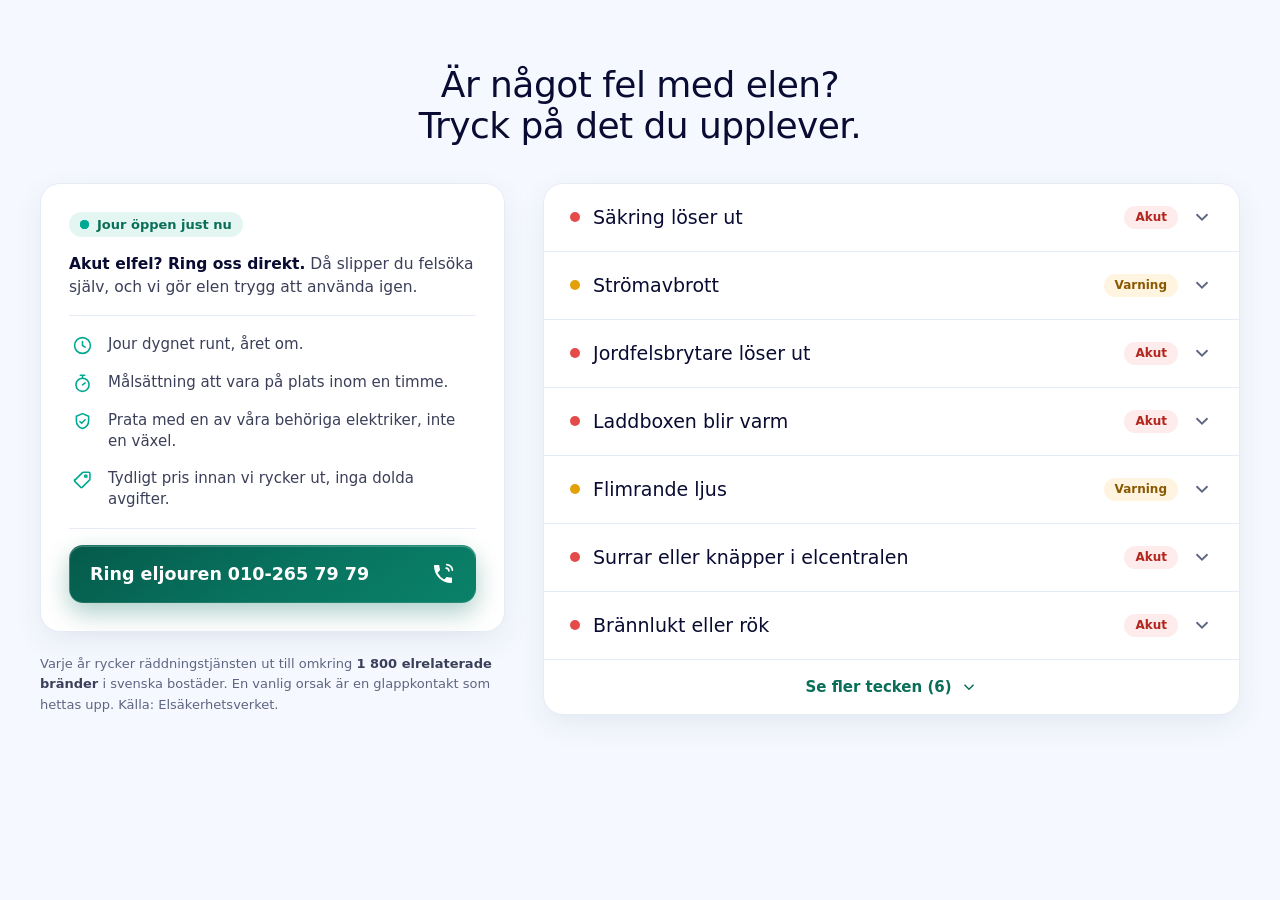
==== commit 5d624b80: "v6.9: Säkring + Jordfelsbrytare -> Akut, copy drives the call Owner: a fuse/RCD that trips repeatedl" ====
--- a/index.html
+++ b/index.html
@@ -188,12 +188,12 @@
     // CANDOUR FLAG for sign-off: this order puts akut symptoms whose panels hold the only emergency-number
     // guidance (gnistor 112, vitvara 112, elstöt 112/1177, vatten 1177) under "Se fler". sev: akut | varn
     var SYMPTOMS=[
-      {id:"sakring",label:"Säkring löser ut",sev:"varn",
-        risk:"Löser en säkring ut en enstaka gång är det oftast <b>överbelastning</b>: för mycket drar ström på samma grupp samtidigt, så säkringen bryter för att skydda kabeln. Löser samma säkring ut gång på gång, eller direkt när du slår på den, kan det vara en kortslutning i en apparat eller i installationen.",safety:""},
+      {id:"sakring",label:"Säkring löser ut",sev:"akut",
+        risk:"Löser en säkring ut en enstaka gång är det oftast bara överbelastning, för mycket på samma grupp. Men löser samma säkring ut gång på gång, eller direkt när du slår på den, är det en <b>kortslutning eller ett glapp</b> som kan värma en kabel du inte ser. Tvinga inte tillbaka den om och om igen. Ring oss så hittar vi felet.",safety:""},
       {id:"stromavbrott",label:"Strömavbrott",sev:"varn",
         risk:"Är det mörkt hos grannarna också ligger felet i <b>elnätet</b>, inte hos dig. Är det bara hos dig sitter felet i din egen anläggning och bör felsökas av en elektriker.",safety:""},
-      {id:"jordfel",label:"Jordfelsbrytare löser ut",sev:"varn",
-        risk:"Jordfelsbrytaren bryter strömmen så fort den känner <b>läckström</b>, oftast från en trasig apparat eller från fukt i ett uttag eller utomhus. Återställ den en gång. Slår den ifrån igen sitter felet kvar och bör spåras av en elektriker.",safety:""},
+      {id:"jordfel",label:"Jordfelsbrytare löser ut",sev:"akut",
+        risk:"Jordfelsbrytaren bryter så fort den känner <b>läckström</b>, oftast en trasig apparat eller fukt i ett uttag eller utomhus. Slår den ifrån gång på gång, även efter att du dragit ur apparater, sitter felet i den fasta installationen. Den bryter för att skydda dig, så strunta inte i den. Ring oss så spårar vi det.",safety:""},
       {id:"laddbox",label:"Laddboxen blir varm",sev:"akut",
         risk:"En laddbox eller ett uttag som blir varmt när bilen laddar är en <b>glappkontakt</b> som blir allt hetare under timmar av hög ström. Det kan bli så varmt att plasten smälter, och fortsatt laddning kan leda till brand.",
         safety:"Avbryt laddningen och använd inte uttaget tills en elektriker sett på det."},
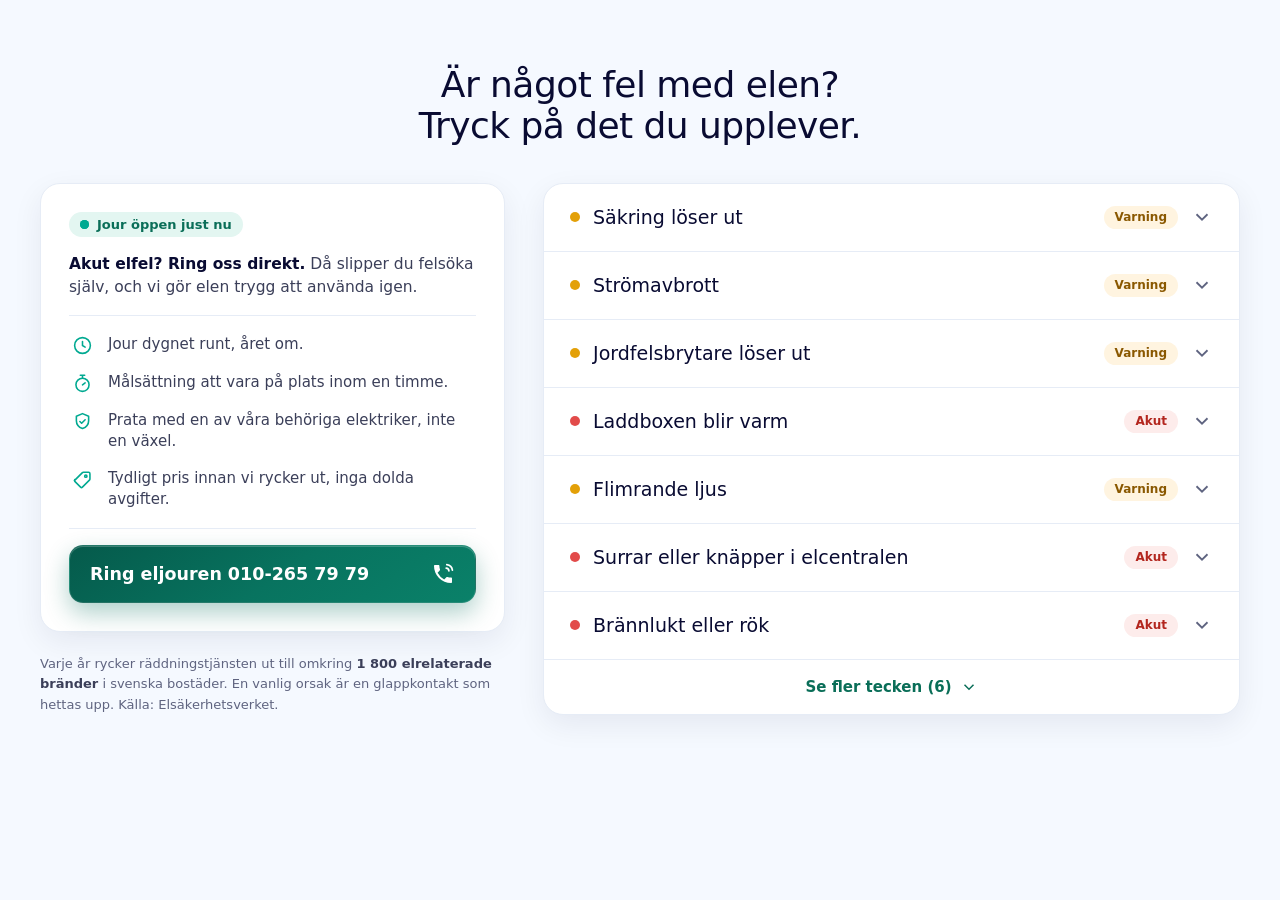
==== commit a642384f: "v6.10: revert Säkring + Jordfelsbrytare tags to Varning (keep the sharper copy) Owner: keep the impr" ====
--- a/index.html
+++ b/index.html
@@ -188,11 +188,11 @@
     // CANDOUR FLAG for sign-off: this order puts akut symptoms whose panels hold the only emergency-number
     // guidance (gnistor 112, vitvara 112, elstöt 112/1177, vatten 1177) under "Se fler". sev: akut | varn
     var SYMPTOMS=[
-      {id:"sakring",label:"Säkring löser ut",sev:"akut",
+      {id:"sakring",label:"Säkring löser ut",sev:"varn",
         risk:"Löser en säkring ut en enstaka gång är det oftast bara överbelastning, för mycket på samma grupp. Men löser samma säkring ut gång på gång, eller direkt när du slår på den, är det en <b>kortslutning eller ett glapp</b> som kan värma en kabel du inte ser. Tvinga inte tillbaka den om och om igen. Ring oss så hittar vi felet.",safety:""},
       {id:"stromavbrott",label:"Strömavbrott",sev:"varn",
         risk:"Är det mörkt hos grannarna också ligger felet i <b>elnätet</b>, inte hos dig. Är det bara hos dig sitter felet i din egen anläggning och bör felsökas av en elektriker.",safety:""},
-      {id:"jordfel",label:"Jordfelsbrytare löser ut",sev:"akut",
+      {id:"jordfel",label:"Jordfelsbrytare löser ut",sev:"varn",
         risk:"Jordfelsbrytaren bryter så fort den känner <b>läckström</b>, oftast en trasig apparat eller fukt i ett uttag eller utomhus. Slår den ifrån gång på gång, även efter att du dragit ur apparater, sitter felet i den fasta installationen. Den bryter för att skydda dig, så strunta inte i den. Ring oss så spårar vi det.",safety:""},
       {id:"laddbox",label:"Laddboxen blir varm",sev:"akut",
         risk:"En laddbox eller ett uttag som blir varmt när bilen laddar är en <b>glappkontakt</b> som blir allt hetare under timmar av hög ström. Det kan bli så varmt att plasten smälter, och fortsatt laddning kan leda till brand.",
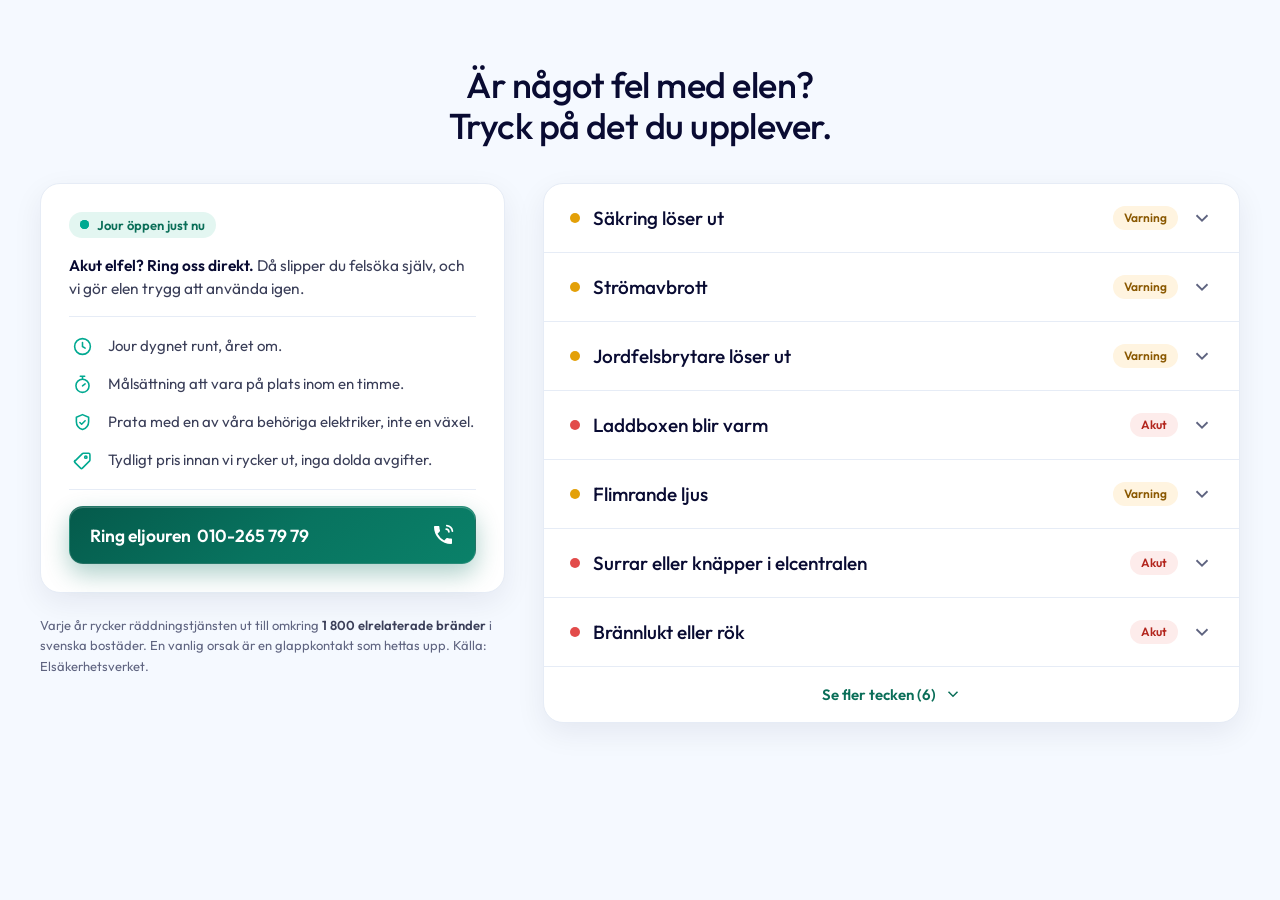
==== commit bac0eaeb: "Load Outfit web font in the prototype The <head> declared font-family:Outfit but never loaded the fo" ====
--- a/index.html
+++ b/index.html
@@ -4,6 +4,9 @@
 <meta charset="UTF-8" />
 <meta name="viewport" content="width=device-width, initial-scale=1.0" />
 <title>Eljour-block — Är något fel med elen? (Ampy)</title>
+<link rel="preconnect" href="https://fonts.googleapis.com" />
+<link rel="preconnect" href="https://fonts.gstatic.com" crossorigin />
+<link href="https://fonts.googleapis.com/css2?family=Outfit:wght@100..900&display=swap" rel="stylesheet" />
 <style>
   html { font-size: 62.5%; }
   :root {
